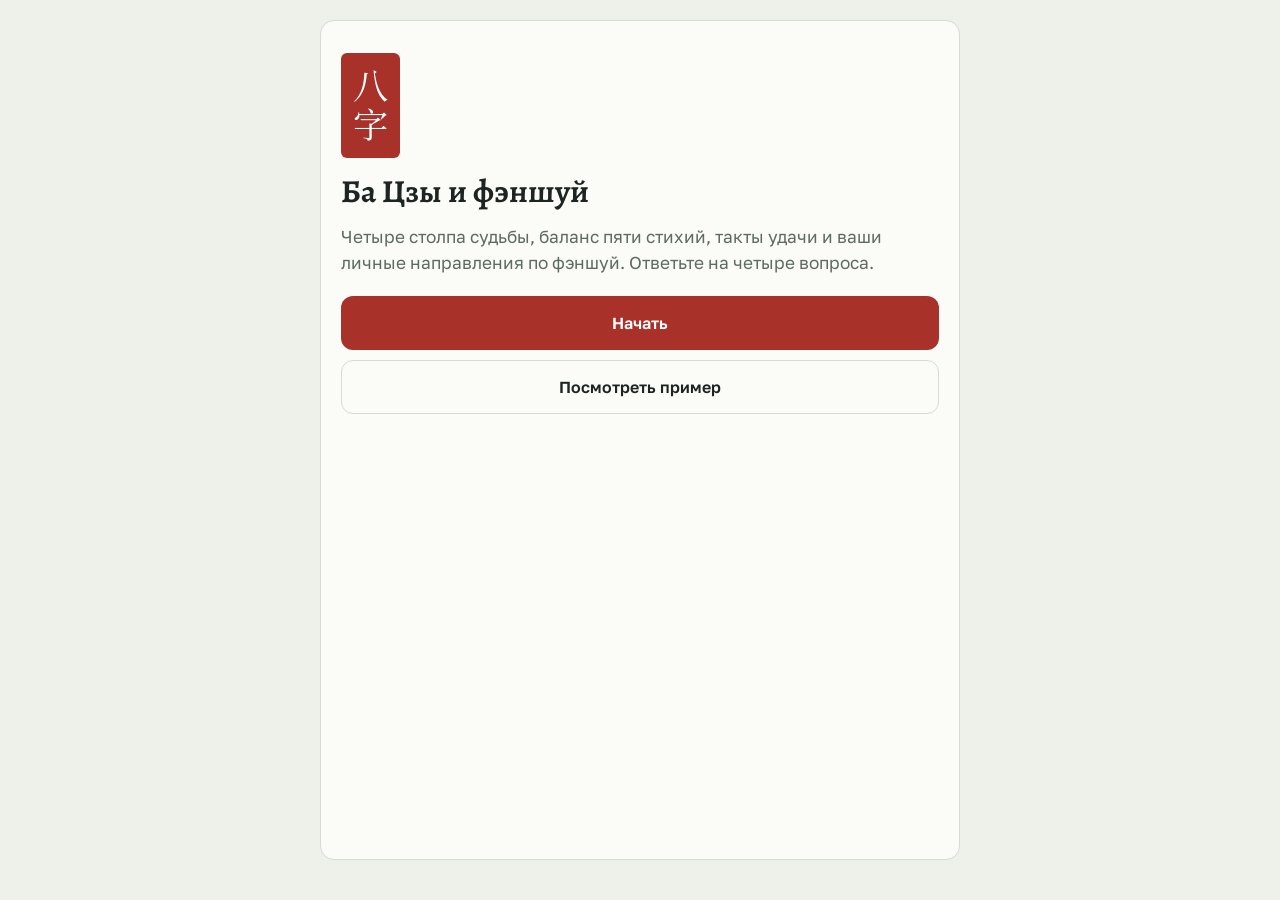
==== bazi/index.html @ a60475f6 "Add Ba Zi & Feng Shui iPhone web app (PWA) Co-Authored-By: Claude Opus 5.5 <noreply@anthropic.com> C" ====
<!DOCTYPE html>
<html lang="ru">
<head>
<meta charset="UTF-8">
<title>Ба Цзы и фэншуй</title>
<meta name="viewport" content="width=device-width, initial-scale=1, viewport-fit=cover">
<meta name="theme-color" content="#eef0ea" media="(prefers-color-scheme: light)">
<meta name="theme-color" content="#121614" media="(prefers-color-scheme: dark)">
<meta name="apple-mobile-web-app-capable" content="yes">
<meta name="mobile-web-app-capable" content="yes">
<meta name="apple-mobile-web-app-status-bar-style" content="default">
<meta name="apple-mobile-web-app-title" content="Ба Цзы">
<link rel="apple-touch-icon" href="icon-180.png">
<link rel="icon" href="icon-512.png">
<link rel="manifest" href="manifest.webmanifest">
<link rel="preconnect" href="https://fonts.googleapis.com">
<link rel="preconnect" href="https://fonts.gstatic.com" crossorigin>
<link rel="stylesheet" href="https://fonts.googleapis.com/css2?family=Alegreya:wght@500;700&family=Golos+Text:wght@400;600&family=Noto+Serif+SC:wght@500&display=swap">
<link rel="stylesheet" href="style.css">
</head>
<body>
<div id="app"></div>
<script src="engine.js"></script>
<script src="texts.js"></script>
<script src="cities.js"></script>
<script src="app.js"></script>
</body>
</html>
---- bazi/style.css ----
/* Layout: single column, max 640px, cards on a paper ground; hanzi glyphs carry the element colors */
:root {
  --bg: #eef0ea; --surface: #fbfbf8; --fg: #1d2421; --muted: #5f6a64; --line: #d7dbd2;
  --accent: #a8322a; --accent-fg: #fff;
  --wood: #2f7d4f; --fire: #c13a28; --earth: #9a7428; --metal: #6c7480; --water: #245a8c;
  --good: #2f7d4f; --good-bg: #e2efe5; --bad: #a8322a; --bad-bg: #f5e3df;
  --f-display: "Alegreya", Georgia, serif; --f-body: "Golos Text", -apple-system, system-ui, sans-serif;
  --f-han: "Noto Serif SC", "Songti SC", "STSong", serif;
  color-scheme: light;
}
@media (prefers-color-scheme: dark) { :root:not([data-theme="light"]) {
  --bg: #121614; --surface: #1b211e; --fg: #e5e8e2; --muted: #9aa49e; --line: #2d3531;
  --accent: #e0644f; --accent-fg: #160f0d;
  --wood: #6cc58f; --fire: #f07a62; --earth: #d9b166; --metal: #b3bac4; --water: #78aee6;
  --good: #6cc58f; --good-bg: #1d3226; --bad: #f07a62; --bad-bg: #3a201b; color-scheme: dark; } }
:root[data-theme="dark"] {
  --bg: #121614; --surface: #1b211e; --fg: #e5e8e2; --muted: #9aa49e; --line: #2d3531;
  --accent: #e0644f; --accent-fg: #160f0d;
  --wood: #6cc58f; --fire: #f07a62; --earth: #d9b166; --metal: #b3bac4; --water: #78aee6;
  --good: #6cc58f; --good-bg: #1d3226; --bad: #f07a62; --bad-bg: #3a201b; color-scheme: dark; }

* { box-sizing: border-box; }
html { -webkit-text-size-adjust: 100%; }
body { margin: 0; background: var(--bg); color: var(--fg); font: 16px/1.5 var(--f-body);
  padding-left: max(16px, env(safe-area-inset-left, 0px)); padding-right: max(16px, env(safe-area-inset-right, 0px));
  padding-block: env(safe-area-inset-top, 0px) calc(24px + env(safe-area-inset-bottom, 0px)); }
#app { max-width: 640px; margin: 0 auto; }
h1, h2, h3 { font-family: var(--f-display); text-wrap: balance; margin: 0; line-height: 1.2; }
h1 { font-size: 2rem; } h2 { font-size: 1.45rem; } h3 { font-size: 1.1rem; margin-top: 8px; }
p { margin: 0; }
.han { font-family: var(--f-han); color: var(--muted); font-weight: 400; font-size: .8em; }
.muted { color: var(--muted); } .small { font-size: .9rem; } .tiny { font-size: .78rem; }
.card { background: var(--surface); border: 1px solid var(--line); border-radius: 14px; padding: 20px; display: flex; flex-direction: column; gap: 12px; min-width: 0; }

/* wizard */
.wizard { display: flex; flex-direction: column; gap: 16px; padding-top: 20px; min-height: calc(100dvh - 40px); }
.wizard .step { flex: 1 0 auto; }
.progress { display: flex; gap: 6px; } .progress span { flex: 1; height: 4px; border-radius: 2px; background: var(--line); }
.progress span.on { background: var(--accent); }
.hero { display: flex; flex-direction: column; gap: 14px; align-items: flex-start; padding: 12px 0 8px; }
.seal { font-family: var(--f-han); font-size: 2.2rem; line-height: 1; color: var(--accent-fg); background: var(--accent);
  padding: 14px 12px; border-radius: 6px; writing-mode: vertical-rl; letter-spacing: .1em; }
.lead { font-size: 1.08rem; color: var(--muted); max-width: 34em; }
.hint { color: var(--muted); font-size: .95rem; max-width: 36em; }
.stack { display: flex; flex-direction: column; gap: 10px; }
.field { display: flex; flex-direction: column; gap: 6px; } .field > span { font-size: .85rem; color: var(--muted); letter-spacing: .02em; }
input[type=text], input[type=search], input[type=date], input[type=time], input[type=number] {
  font: inherit; font-size: 17px; padding: 12px 14px; border-radius: 10px; border: 1px solid var(--line);
  background: var(--bg); color: var(--fg); width: 100%; min-height: 48px; -webkit-appearance: none; appearance: none; }
input:focus-visible, button:focus-visible, a:focus-visible, summary:focus-visible { outline: 2px solid var(--accent); outline-offset: 2px; }
input:disabled { opacity: .45; }
.check { display: flex; gap: 10px; align-items: center; font-size: 1rem; }
.check input { width: 22px; height: 22px; accent-color: var(--accent); }
.seg { display: grid; grid-auto-flow: column; grid-auto-columns: 1fr; gap: 4px; background: var(--bg); border: 1px solid var(--line); border-radius: 10px; padding: 4px; }
.seg button { font: inherit; border: 0; background: transparent; color: var(--fg); padding: 10px; border-radius: 7px; min-height: 42px; cursor: pointer; }
.seg button.on { background: var(--accent); color: var(--accent-fg); }
.btn { font: inherit; font-weight: 600; border-radius: 12px; padding: 14px 18px; min-height: 50px; cursor: pointer; border: 1px solid transparent; }
.btn.primary { background: var(--accent); color: var(--accent-fg); }
.btn.primary:disabled { opacity: .4; cursor: default; }
.btn.ghost { background: transparent; color: var(--fg); border-color: var(--line); }
.btn.small { padding: 8px 14px; min-height: 40px; font-size: .9rem; }
.nav { display: grid; grid-template-columns: 1fr 2fr; gap: 10px; position: sticky; bottom: 0; padding-block: 12px env(safe-area-inset-bottom, 0px); background: var(--bg); }
.results { display: flex; flex-direction: column; gap: 14px; }
.results:empty { display: none; }
#results { display: flex; flex-direction: column; gap: 4px; }
#results button { font: inherit; text-align: left; background: var(--bg); border: 1px solid var(--line); color: var(--fg); border-radius: 10px; padding: 10px 12px; display: flex; flex-direction: column; cursor: pointer; }
#results button span { font-size: .82rem; color: var(--muted); }
.picked { background: var(--good-bg); color: var(--fg); border-radius: 10px; padding: 10px 12px; font-size: .92rem; }
.manual summary { cursor: pointer; color: var(--accent); padding: 6px 0; }
.manual[open] { display: flex; flex-direction: column; gap: 10px; }
.grid2 { display: grid; grid-template-columns: 1fr 1fr; gap: 10px; }
@media (max-width: 420px) { .grid2 { grid-template-columns: 1fr; } }
.saved { display: flex; flex-direction: column; gap: 4px; margin-top: 12px; }
.saved h3 { font-size: .85rem; font-family: var(--f-body); color: var(--muted); letter-spacing: .06em; text-transform: uppercase; }
.saved-row { display: flex; justify-content: space-between; align-items: center; border-bottom: 1px solid var(--line); }
.link { font: inherit; background: none; border: 0; color: var(--fg); padding: 12px 0; cursor: pointer; text-align: left; }
.icon-btn { font-size: 1.4rem; background: none; border: 0; color: var(--muted); width: 44px; height: 44px; cursor: pointer; }

/* results */
.res-head { display: flex; justify-content: space-between; align-items: flex-start; gap: 12px; padding: 20px 0 8px; }
.res-head p { font-size: .9rem; margin-top: 4px; }
.tabs { position: sticky; top: env(safe-area-inset-top, 0px); z-index: 5; background: var(--bg); display: flex; gap: 4px; overflow-x: auto; padding: 8px 0; margin-bottom: 6px; scrollbar-width: none; }
.tabs::-webkit-scrollbar { display: none; }
.tabs a { flex: 0 0 auto; color: var(--fg); text-decoration: none; padding: 7px 13px; border: 1px solid var(--line); border-radius: 999px; font-size: .9rem; background: var(--surface); }
body::before { content: ""; position: fixed; inset: 0 0 auto; height: env(safe-area-inset-top, 0px); z-index: 10; background: var(--bg); }
section[id] { scroll-margin-top: calc(60px + env(safe-area-inset-top, 0px)); }
.g { font-family: var(--f-han); font-size: 1.5rem; line-height: 1.1; }
.g.big { font-size: 2.6rem; }
.el-wood { color: var(--wood); } .el-fire { color: var(--fire); } .el-earth { color: var(--earth); } .el-metal { color: var(--metal); } .el-water { color: var(--water); }
.el-bg-wood { background: var(--wood); } .el-bg-fire { background: var(--fire); } .el-bg-earth { background: var(--earth); } .el-bg-metal { background: var(--metal); } .el-bg-water { background: var(--water); }
.pillars { display: grid; grid-template-columns: repeat(4, minmax(0, 1fr)); gap: 6px; }
.pcol { display: flex; flex-direction: column; align-items: center; text-align: center; gap: 6px; padding: 10px 4px; border-radius: 10px; background: var(--bg); min-width: 0; }
.pcol.dm { outline: 2px solid var(--accent); }
.pcol.empty .pcell { font-size: 2rem; color: var(--line); }
.plabel { font-size: .72rem; text-transform: uppercase; letter-spacing: .08em; color: var(--muted); }
.tg { font-size: .72rem; min-height: 2.2em; line-height: 1.15; display: flex; align-items: center; }
.pcell { display: flex; flex-direction: column; align-items: center; }
.pcell small { font-size: .66rem; color: var(--muted); line-height: 1.2; }
.hidden { display: flex; flex-wrap: wrap; justify-content: center; gap: 4px; border-top: 1px dashed var(--line); padding-top: 6px; width: 100%; }
.hs { font-family: var(--f-han); font-size: 1rem; display: flex; flex-direction: column; align-items: center; line-height: 1.1; }
.hs small { font-family: var(--f-body); font-size: .58rem; color: var(--muted); max-width: 5em; }
.dm-row { display: flex; gap: 16px; align-items: center; }
.chip { font-weight: 600; white-space: nowrap; }
.list { margin: 0; padding-left: 18px; display: flex; flex-direction: column; gap: 8px; }
.list li.bad::marker { color: var(--bad); } .list li.good::marker, .list li.has::marker { color: var(--good); }
.dirs { list-style: none; padding: 0; } .dirs li { padding-left: 12px; border-left: 3px solid var(--line); }
.dirs li.good { border-color: var(--good); } .dirs li.bad { border-color: var(--bad); } .dirs span { color: var(--muted); font-size: .9rem; }
.tag { display: inline-block; font-size: .75rem; padding: 2px 8px; border-radius: 999px; background: var(--bg); border: 1px solid var(--line); margin: 2px 4px 2px 0; }
.tag.good { background: var(--good-bg); border-color: transparent; color: var(--good); } .tag.bad { background: var(--bad-bg); border-color: transparent; color: var(--bad); }
.bars { display: flex; flex-direction: column; gap: 8px; }
.bar-row { display: grid; grid-template-columns: 5.5em 1fr 3em; gap: 10px; align-items: center; font-variant-numeric: tabular-nums; }
.bar { height: 12px; background: var(--bg); border-radius: 6px; overflow: hidden; } .bar i { display: block; height: 100%; border-radius: 6px; }
.bar-val { text-align: right; color: var(--muted); font-size: .9rem; }
.luck { display: flex; gap: 6px; overflow-x: auto; padding-bottom: 6px; scroll-snap-type: x proximity; }
.lp { flex: 0 0 74px; display: flex; flex-direction: column; align-items: center; gap: 2px; padding: 10px 4px; background: var(--bg); border-radius: 10px; scroll-snap-align: start; font-variant-numeric: tabular-nums; }
.lp.now { outline: 2px solid var(--accent); }
.lp-age { font-size: .8rem; font-weight: 600; } .lp-tg { font-size: .64rem; text-align: center; color: var(--muted); line-height: 1.15; min-height: 2.3em; } .lp-year { font-size: .7rem; color: var(--muted); }
.years { display: flex; flex-direction: column; gap: 10px; }
.year-card { border: 1px solid var(--line); border-radius: 10px; padding: 12px; display: flex; flex-direction: column; gap: 6px; }
.yc-head { display: flex; align-items: center; gap: 6px; flex-wrap: wrap; } .yc-head b { font-size: 1.1rem; margin-right: 4px; }
.kua { font-family: var(--f-display); font-size: 3rem; line-height: 1; width: 72px; height: 72px; display: grid; place-items: center; border-radius: 50%; background: var(--accent); color: var(--accent-fg); flex: 0 0 auto; }
.compass { display: grid; grid-template-columns: repeat(3, 1fr); gap: 4px; max-width: 360px; width: 100%; align-self: center; }
.compass .cell { aspect-ratio: 1; max-width: 100%; border-radius: 8px; display: flex; flex-direction: column; align-items: center; justify-content: center; position: relative; background: var(--bg); text-align: center; padding: 4px; }
.compass .cell b { font-size: 1.15rem; } .compass .cell small { font-size: .7rem; color: var(--muted); line-height: 1.15; }
.compass .cell i { position: absolute; top: 4px; right: 6px; font-style: normal; font-size: .72rem; font-weight: 700; }
.compass .good { background: var(--good-bg); } .compass .good i, .compass .good b { color: var(--good); }
.compass .bad { background: var(--bad-bg); } .compass .bad i, .compass .bad b { color: var(--bad); }
.compass .center b { font-size: 1.6rem; color: var(--accent); }
.compass.stars .cell b { font-size: 1.8rem; font-family: var(--f-display); }
.tech dl { display: grid; grid-template-columns: auto 1fr; gap: 4px 14px; margin: 0; font-size: .9rem; font-variant-numeric: tabular-nums; }
.tech dt { color: var(--muted); } .tech dd { margin: 0; }
@media (prefers-reduced-motion: reduce) { html { scroll-behavior: auto; } }
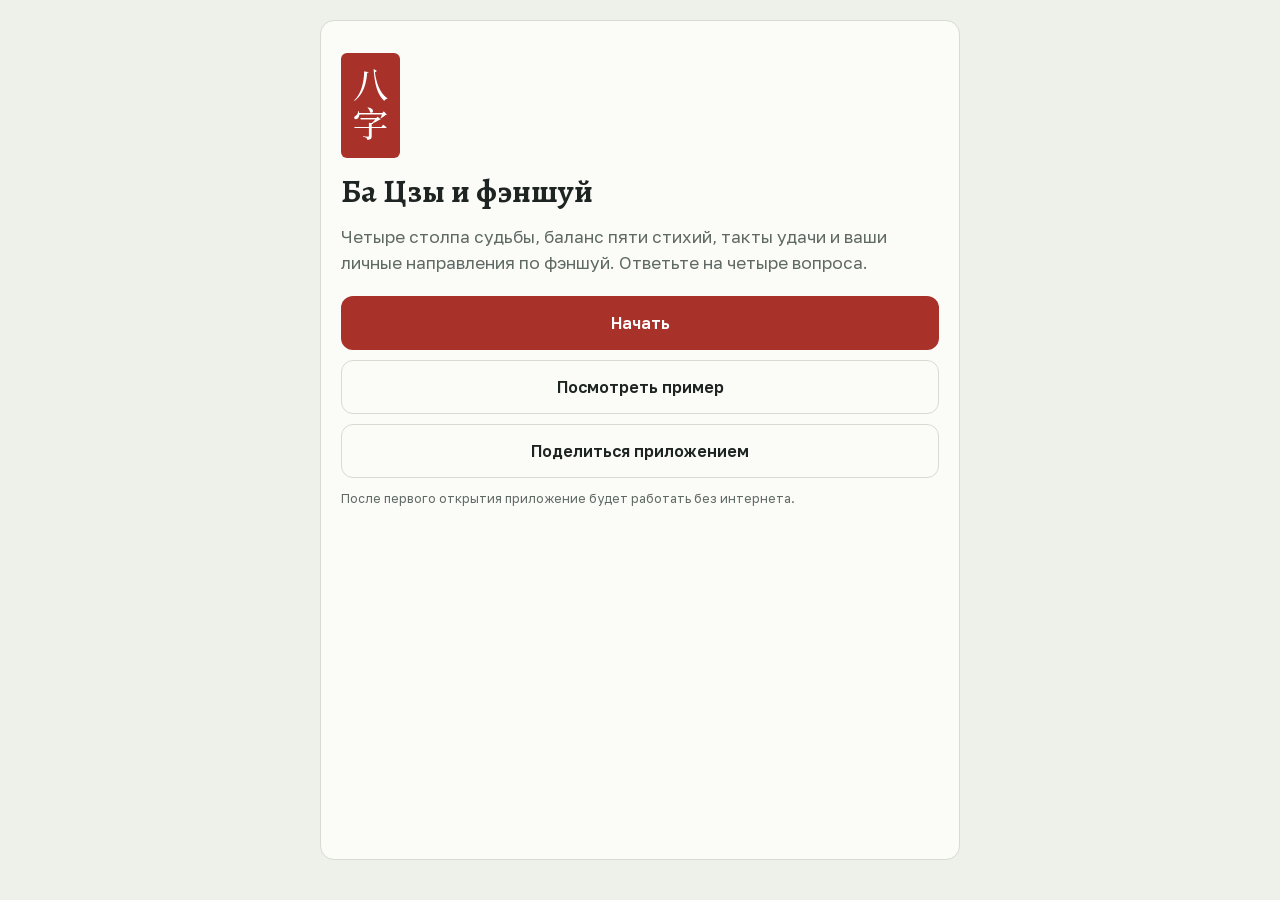
==== commit 2ef16a8e: "Ba Zi app: offline fonts, share to messengers, chart links, share-app QR Co-Authored-By: Claude Opus" ====
--- a/bazi/index.html
+++ b/bazi/index.html
@@ -13,13 +13,12 @@
 <link rel="apple-touch-icon" href="icon-180.png">
 <link rel="icon" href="icon-512.png">
 <link rel="manifest" href="manifest.webmanifest">
-<link rel="preconnect" href="https://fonts.googleapis.com">
-<link rel="preconnect" href="https://fonts.gstatic.com" crossorigin>
-<link rel="stylesheet" href="https://fonts.googleapis.com/css2?family=Alegreya:wght@500;700&family=Golos+Text:wght@400;600&family=Noto+Serif+SC:wght@500&display=swap">
+<link rel="stylesheet" href="fonts/fonts.css">
 <link rel="stylesheet" href="style.css">
 </head>
 <body>
 <div id="app"></div>
+<script src="vendor/qrcode.js"></script>
 <script src="engine.js"></script>
 <script src="texts.js"></script>
 <script src="cities.js"></script>
--- a/bazi/fonts/fonts.css
+++ b/bazi/fonts/fonts.css
@@ -0,0 +1,5 @@
+@font-face { font-family: "Alegreya"; font-style: normal; font-weight: 400 900; font-display: swap; src: url(alegreya-cyr.woff2) format("woff2"); unicode-range: U+0301, U+0400-045F, U+0490-0491, U+04B0-04B1, U+2116; }
+@font-face { font-family: "Alegreya"; font-style: normal; font-weight: 400 900; font-display: swap; src: url(alegreya-lat.woff2) format("woff2"); unicode-range: U+0000-00FF, U+0131, U+0152-0153, U+02BB-02BC, U+02C6, U+02DA, U+02DC, U+0304, U+0308, U+0329, U+2000-206F, U+20AC, U+2122, U+2191, U+2193, U+2212, U+2215, U+FEFF, U+FFFD; }
+@font-face { font-family: "Golos Text"; font-style: normal; font-weight: 400 900; font-display: swap; src: url(golos-cyr.woff2) format("woff2"); unicode-range: U+0301, U+0400-045F, U+0490-0491, U+04B0-04B1, U+2116; }
+@font-face { font-family: "Golos Text"; font-style: normal; font-weight: 400 900; font-display: swap; src: url(golos-lat.woff2) format("woff2"); unicode-range: U+0000-00FF, U+0131, U+0152-0153, U+02BB-02BC, U+02C6, U+02DA, U+02DC, U+0304, U+0308, U+0329, U+2000-206F, U+20AC, U+2122, U+2191, U+2193, U+2212, U+2215, U+FEFF, U+FFFD; }
+@font-face { font-family: "Noto Serif SC"; font-style: normal; font-weight: 500; font-display: swap; src: url(notoserifsc-sub.woff2) format("woff2"); }
--- a/bazi/style.css
+++ b/bazi/style.css
@@ -130,3 +130,11 @@
 .tech dl { display: grid; grid-template-columns: auto 1fr; gap: 4px 14px; margin: 0; font-size: .9rem; font-variant-numeric: tabular-nums; }
 .tech dt { color: var(--muted); } .tech dd { margin: 0; }
 @media (prefers-reduced-motion: reduce) { html { scroll-behavior: auto; } }
+.banner { background: var(--good-bg); border-radius: 12px; padding: 12px 14px; font-size: .92rem; display: flex; flex-wrap: wrap; gap: 4px 8px; align-items: center; margin-bottom: 8px; }
+.link.accent { color: var(--accent); font-weight: 600; padding: 4px 0; }
+.share-grid { display: grid; grid-template-columns: 1fr 1fr; gap: 8px; }
+.share-grid .btn { display: flex; align-items: center; justify-content: center; text-decoration: none; text-align: center; }
+.qr { background: #fff; border-radius: 12px; padding: 12px; width: min(260px, 100%); align-self: center; }
+.qr svg { display: block; width: 100%; height: auto; }
+.url { font-size: .85rem; word-break: break-all; text-align: center; color: var(--muted); }
+.share-grid .wide { grid-column: 1 / -1; }
